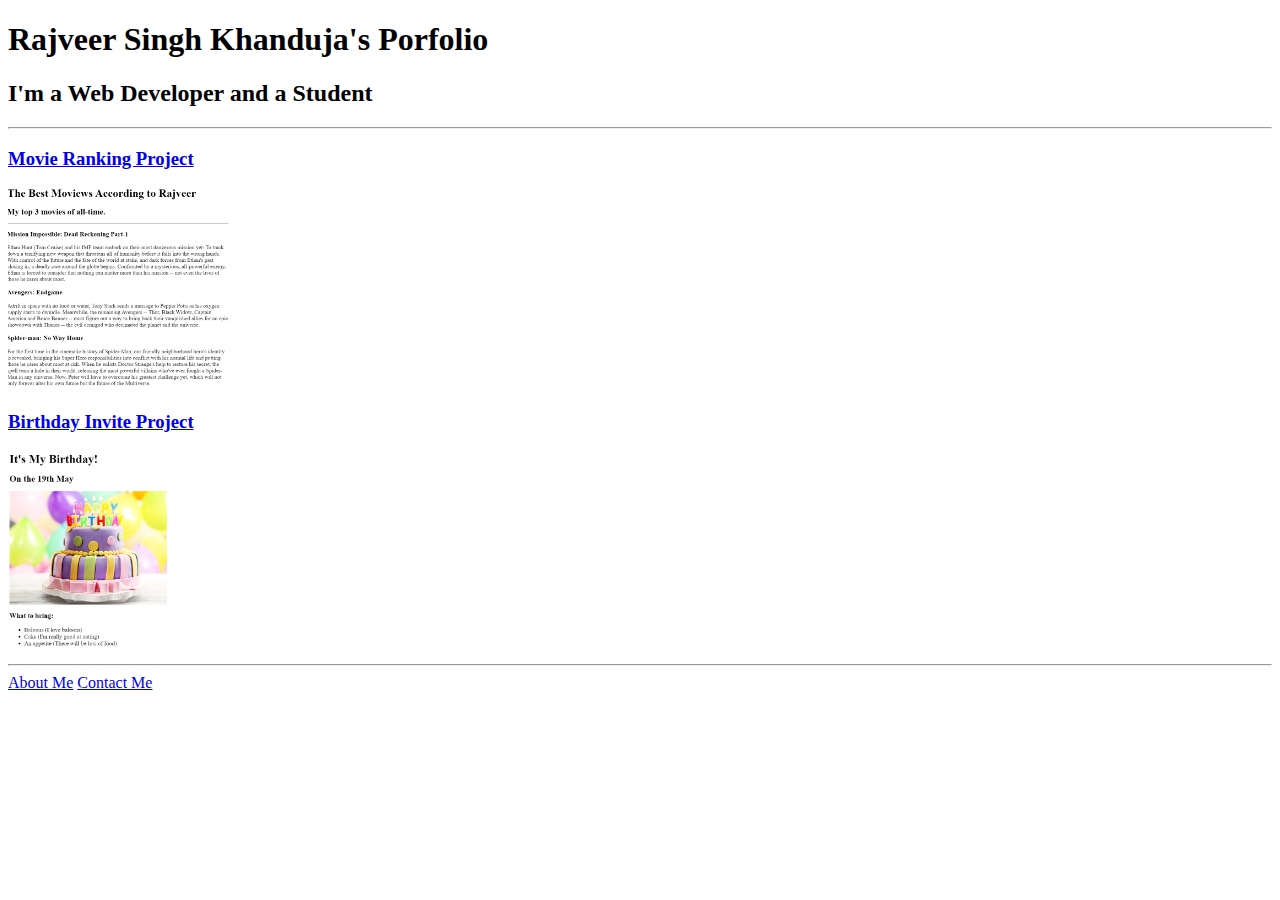
==== index.html @ 7bac7f1f "Add files via upload" ====
<!DOCTYPE html>
<html lang="en">
<head>
    <meta charset="UTF-8">
    <meta name="viewport" content="width=device-width, initial-scale=1.0">
    <title>Porfolio</title>
</head>
<body>
    <h1>Rajveer Singh Khanduja's Porfolio</h1>
    <h2>I'm a Web Developer and a Student</h2>
    <hr />
    <h3><a href="./public/movie-ranking.html">Movie Ranking Project</a></h3>
    <img src="./assets/images/Screenshot 2023-07-18 195710.png" height="200"/>
    <h3><a href="./public/birthday-invite.html">Birthday Invite Project</a></h3>
    <img src="./assets/images/Screenshot 2023-07-18 195553.png" height="200"/>
    <hr />
    <a href="./public/about.html">About Me</a>
    <a href="./public/contact.html">Contact Me</a>
</body>
</html>
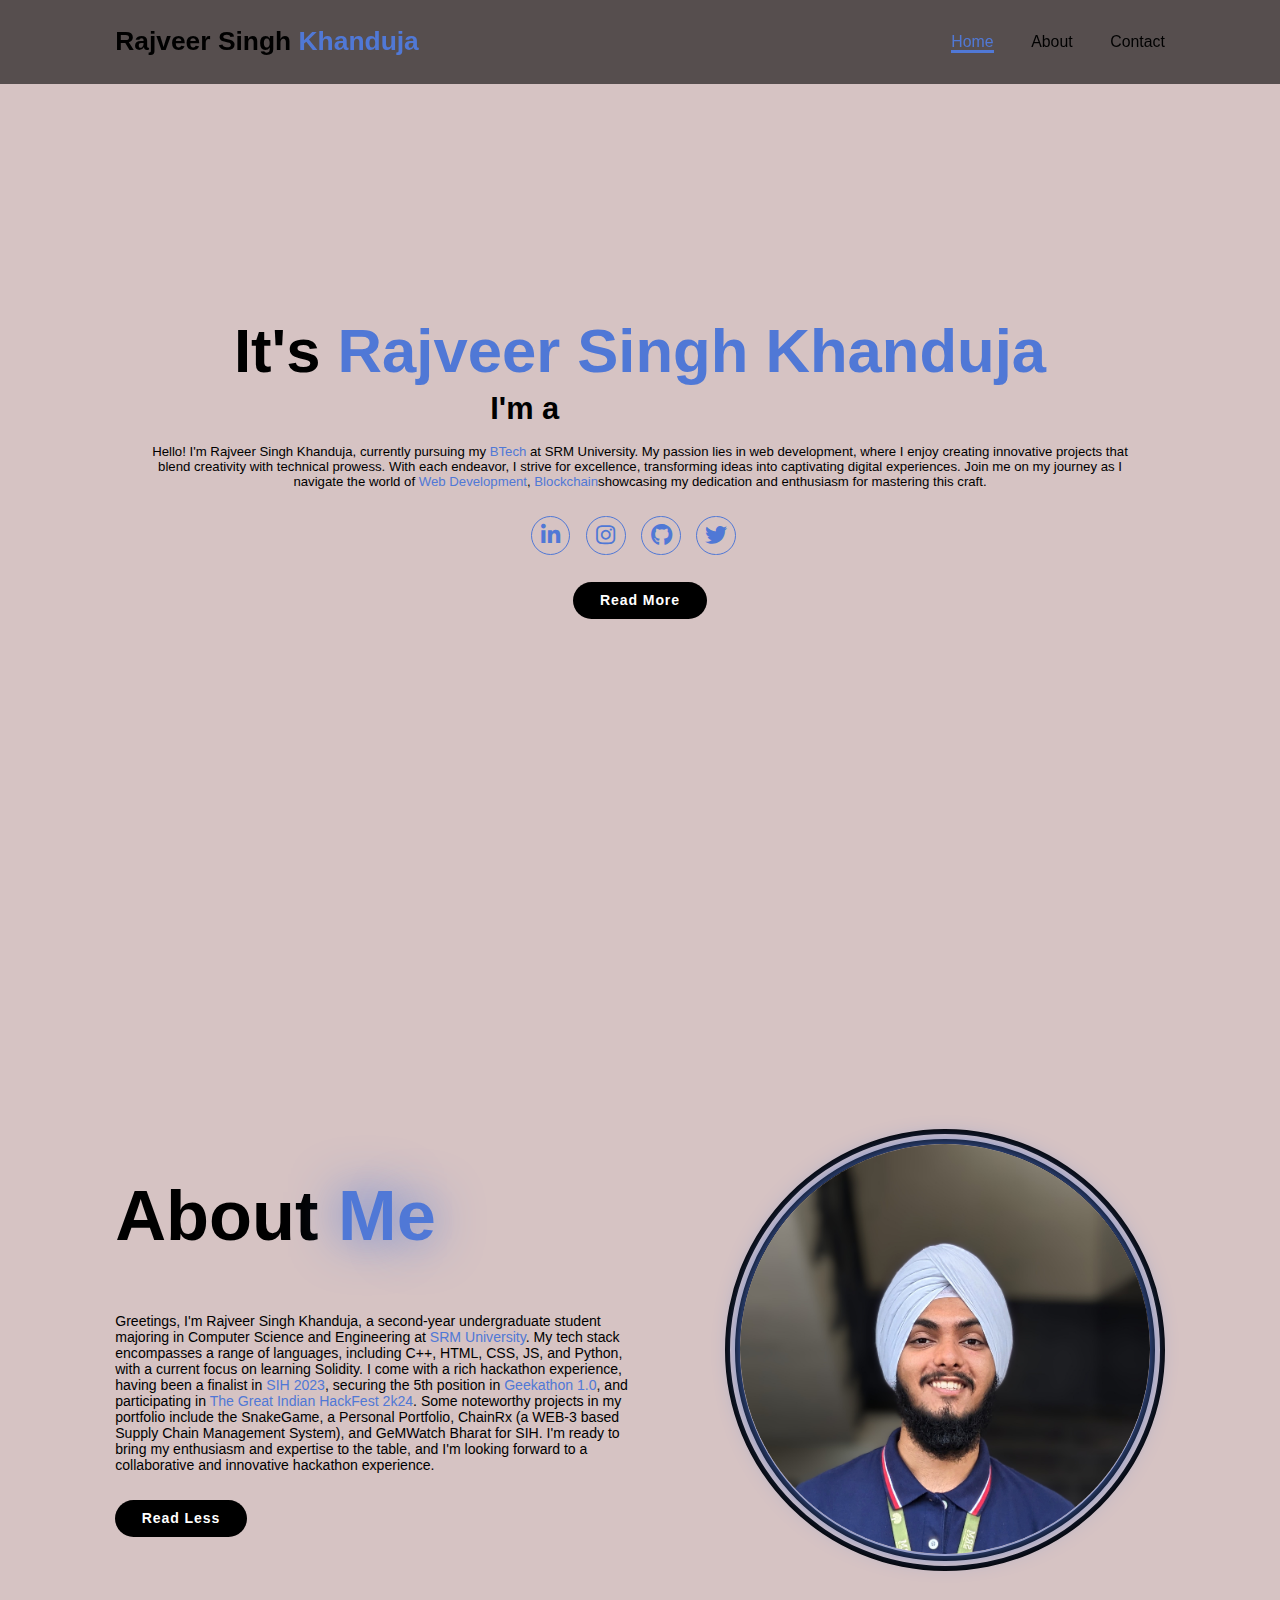
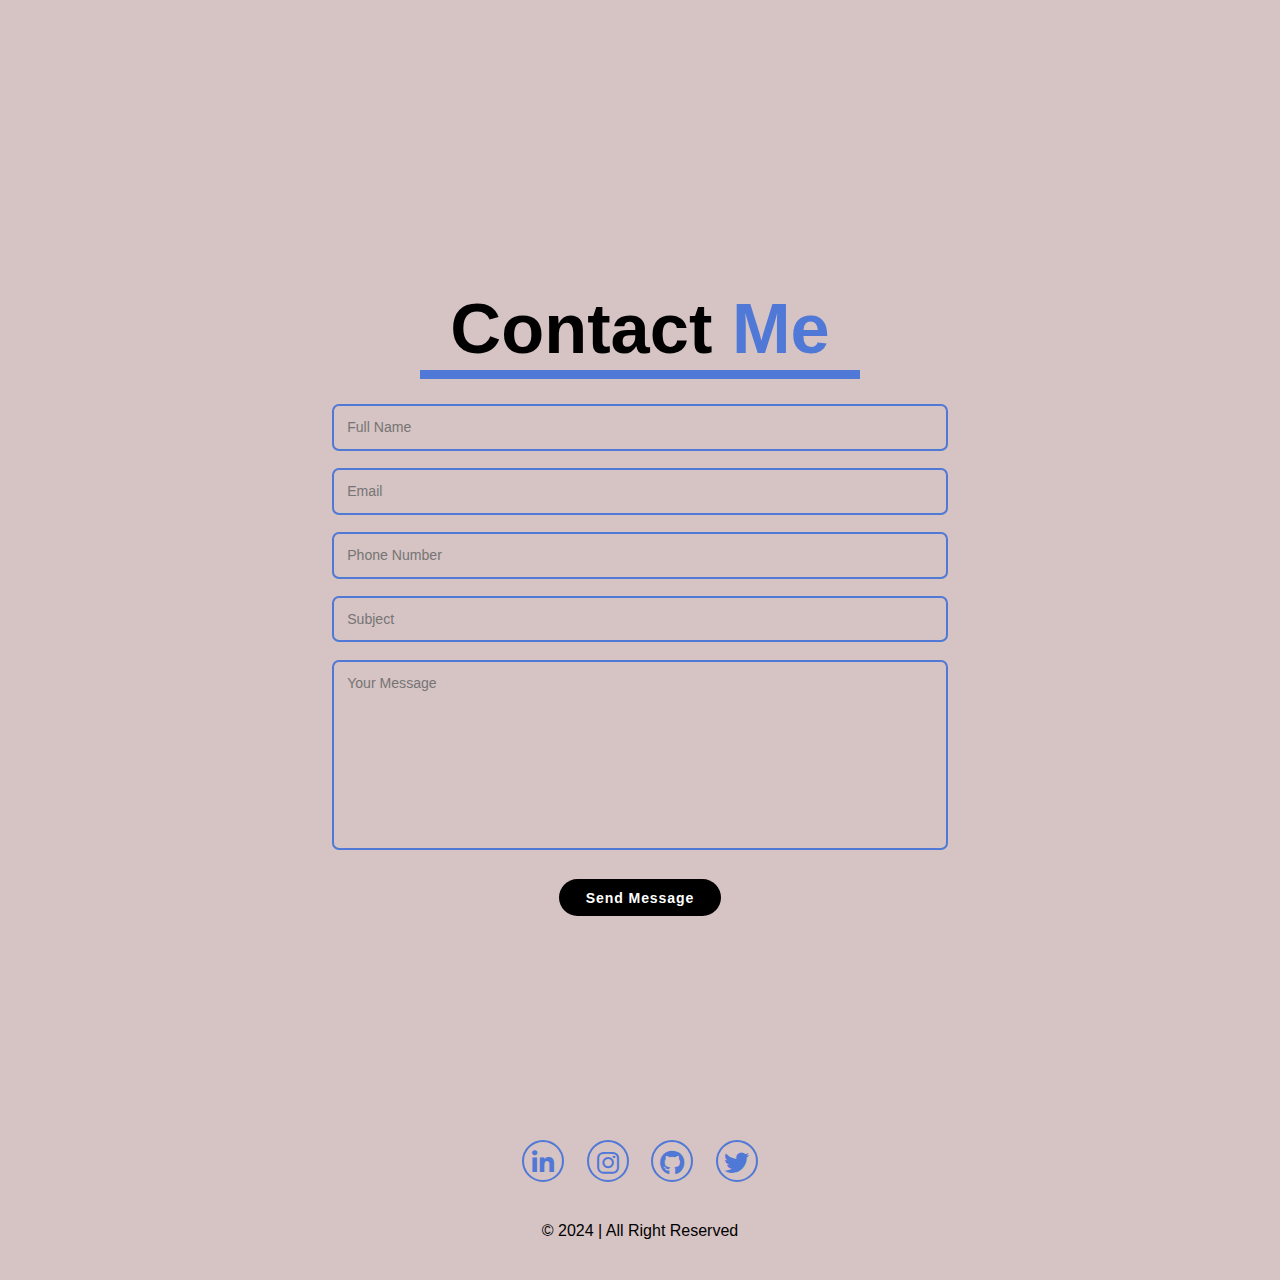
==== commit b3e15f98: "Add files via upload" ====
--- a/index.html
+++ b/index.html
@@ -1,20 +1,96 @@
-<!DOCTYPE html>
-<html lang="en">
-<head>
-    <meta charset="UTF-8">
-    <meta name="viewport" content="width=device-width, initial-scale=1.0">
-    <title>Porfolio</title>
-</head>
-<body>
-    <h1>Rajveer Singh Khanduja's Porfolio</h1>
-    <h2>I'm a Web Developer and a Student</h2>
-    <hr />
-    <h3><a href="./public/movie-ranking.html">Movie Ranking Project</a></h3>
-    <img src="./assets/images/Screenshot 2023-07-18 195710.png" height="200"/>
-    <h3><a href="./public/birthday-invite.html">Birthday Invite Project</a></h3>
-    <img src="./assets/images/Screenshot 2023-07-18 195553.png" height="200"/>
-    <hr />
-    <a href="./public/about.html">About Me</a>
-    <a href="./public/contact.html">Contact Me</a>
-</body>
+<!DOCTYPE html>
+<html lang="en">
+
+<head>
+    <meta charset="UTF-8">
+    <meta name="viewport" content="width=device-width, initial-scale=1.0">
+    <title>Personal Portfolio</title>
+    <link rel="stylesheet" href="style.css" />
+    <link rel="stylesheet" href="https://cdnjs.cloudflare.com/ajax/libs/font-awesome/6.5.1/css/all.min.css" />
+</head>
+
+<body>
+    <heading class="header">
+        <a href="#home" class="logo">Rajveer Singh <span>Khanduja</span></a>
+
+        <i class="fa-solid fa-bars" id="menu-icon"></i>
+
+        <nav class="navbar">
+            <a href="#home" class="active">Home</a>
+            <a href="#about">About</a>
+            <a href="#contact">Contact</a>
+        </nav>
+    </heading>
+
+    <section class="home" id="home">
+        <div class="home-content">
+            <h1>It's <span>Rajveer Singh Khanduja</span></h1>
+            <h3 class="text-animation">
+                I'm a <span></span>
+            </h3>
+            <p>Hello! I'm Rajveer Singh Khanduja, currently pursuing my <span>BTech</span> at SRM University. My passion lies in
+                web development, where I enjoy creating innovative projects that blend creativity with technical
+                prowess. With each endeavor, I strive for excellence, transforming ideas into captivating digital
+                experiences. Join me on my journey as I navigate the world of <span>Web Development</span>, <span>Blockchain</span>showcasing
+                my dedication and enthusiasm for mastering this craft.
+
+            </p>
+            <div class="social-icons">
+                <a href="https://www.linkedin.com/in/rajveer-singh-khanduja/" target="_blank"><i
+                        class="fa-brands fa-linkedin-in"></i></a>
+                <a href="https://www.instagram.com/rajveerskhandujaa/" target="_blank"><i
+                        class="fa-brands fa-instagram"></i></a>
+                <a href="https://github.com/rajveerkhanduja" target="_blank"><i class="fa-brands fa-github"></i></a>
+                <a href="https://twitter.com/rajee_khanduja" target="_blank"><i class="fa-brands fa-twitter"></i></a>
+            </div>
+            <a href="#about" class="btn">Read More</a>
+        </div>
+    </section>
+    <section class="about" id="about">
+        <div class="about-content">
+            <h2 class="heading">About <span>Me</span></h2>
+            <h3 class="text-animation"><span></span></h3>
+            <p>Greetings, I'm Rajveer Singh Khanduja, a second-year undergraduate student majoring in Computer Science and Engineering at <span>SRM University</span>.
+                My tech stack encompasses a range of languages, including C++, HTML, CSS, JS, and Python, with a current focus on learning Solidity.
+                I come with a rich hackathon experience, having been a finalist in <span>SIH 2023</span>, securing the 5th position in <span>Geekathon 1.0</span>, and
+                participating in <span>The Great Indian HackFest 2k24</span>. Some noteworthy projects in my portfolio include the SnakeGame, a Personal Portfolio,
+                ChainRx (a WEB-3 based Supply Chain Management System), and GeMWatch Bharat for SIH. I'm ready to bring my enthusiasm and expertise to
+                the table, and I'm looking forward to a collaborative and innovative hackathon experience.
+            </p>
+            <a href="#" class="btn">Read Less</a>
+        </div>
+        <div class="about-img">
+            <img src="Profile Picture-min-modified.png" alt="">
+        </div>
+    </section>
+
+    <section class="contact" id="contact">
+
+        <h2 class="heading">Contact <span>Me</span>
+            <hr id="hrtag">
+        </h2>
+        <form action="#">
+            <div class="input-box">
+                <input type="text" placeholder="Full Name">
+                <input type="email" placeholder="Email">
+            </div>
+            <div class="input-box">
+                <input type="number" placeholder="Phone Number">
+                <input type="text" placeholder="Subject">
+            </div>
+            <textarea name="" id="" cols="30" rows="10" placeholder="Your Message"></textarea>
+            <input type="Submit" value="Send Message" class="btn">
+        </form>
+    </section>
+    <footer class="footer">
+        <div class="social">
+            <a href="#"><i class='fa-brands fa-linkedin-in'></i></a>
+            <a href="#"><i class='fa-brands fa-instagram'></i></a>
+            <a href="#"><i class='fa-brands fa-github'></i></a>
+            <a href="#"><i class='fa-brands fa-twitter'></i></a>
+        </div>
+        <p class="copyright">© 2024 | All Right Reserved</p>
+    </footer>
+    <script src="script.js"></script>
+</body>
 </html>--- a/style.css
+++ b/style.css
@@ -0,0 +1,582 @@
+*{
+    margin: 0;
+    padding: 0;
+    box-sizing: border-box;
+    text-decoration: none;
+    border: none;
+    outline: none;
+    scroll-behavior: smoooth;
+    font-family: "Poppins",sans-serif;
+}
+:root
+{
+    --bg-color:#d6c3c3;
+    --secondry-bg-color:#d6c3c3;
+    --text-color:black;
+    --main-color:#5078d6;
+}
+html{
+    font-size: 62.5%;
+    overflow-x: hidden;
+}
+body{
+    background: var(--bg-color);
+    color: var(--text-color);
+}
+.header
+{
+    position: fixed;
+    top: 0;
+    left: 0;
+    width: 100%;
+    padding: 3rem 9%;
+    background: rgba(0, 0, 0, 0.6);
+    backdrop-filter: blur(10px);
+    display: flex;
+    justify-content: space-between;
+    align-items: center;
+    z-index: 100;
+}
+.logo
+{
+    font-size: 3rem;
+    color: var(--text-color);
+    font-weight: 800;
+    cursor: pointer;
+    transition: 0.3s ease-in-out;
+
+}
+.logo:hover
+{
+    transform: scale(1.1);
+}
+.navbar a{
+    font-size: 1.8rem;
+    color:black;
+    margin-left: 4rem;
+    font-weight: 500;
+    transition: 0.3s ease-in-out;
+    border-bottom: 3px solid transparent;
+}
+.navbar a:hover,
+.navbar a.active{
+    color: var(--main-color);
+    border-bottom: 3px solid var(--main-color);
+}
+#menu-icon
+{
+    font-size: 3.6rem;
+    color: var(--main-color);
+    display: none;
+
+}
+section{
+    min-height: 100vh;
+    padding: 10rem 9% 10rem;
+}
+.home
+{
+    display: flex;
+    justify-content: center;
+    align-items: center;
+    flex-direction: column;
+    gap: 1rem;
+}
+.home-content{
+    display: flex;
+    align-items: center;
+    justify-content: center;
+    flex-direction: column;
+    text-align: center;
+    margin-top: 3rem;
+}
+span{
+    color: var(--main-color);
+}
+.logo span{
+    color: var(--main-color);
+}
+.home-content h3{
+    margin-bottom: 2rem;
+    margin-top: 1rem;
+    font-size: 3.5rem;
+}
+.home-content h1{
+    font-size: 7rem;
+    font-weight: 700;
+    margin-top: 1.5rem;
+    line-height: 1;
+}
+.home-img{
+    border-radius: 50%;
+    border-style: double;
+    border-width: 15px;
+}
+.home-img img{
+    position: relative ;
+    width: 15vm;
+    border-radius: 50%;
+    box-shadow: 0 0 25px var(--main-color);
+    cursor: pointer;
+    transition: 0.4s ease-in-out;
+}
+.home-img img:hover{
+    box-shadow: 0 0 50px var(--main-color),
+                0 0 100px var(--main-color);
+}
+.home-content p{
+    font-size: 1.5rem;
+    font-weight: 500;
+    max-width:1000px;
+    
+}
+.social-icons a{
+    display: inline-flex;
+    justify-content: center;
+    align-items: center;
+    width: 4.5rem;
+    height: 4.5rem;
+    background: transparent;
+    border: 0.2rem solid var(--main-color);
+    font-size: 2.5rem;
+    border-radius: 50%;
+    color: var(--main-color);
+    margin: 3rem 1.5rem 3rem 0;
+    transition: 0.3s ease-in-out;
+}
+.social-icons a:hover{
+    color: white;
+    transform: scale(1.3)translateY(-5px);
+    box-shadow: 0 0 25px var(--main-color);
+    background-color: var(--main-color);
+}
+.btn{
+    display: inline-block;
+    padding: 1rem 2.8rem;
+    background: black;
+    border-radius: 4rem;
+    font-size: 1.6rem;
+    color: white;
+    border: 2px solid transparent;
+    letter-spacing: 0.1rem;
+    font-weight: 600;
+    transition: 0.3s ease-in-out;
+    cursor: pointer;
+}
+.btn:hover{
+    transform: scale(1.05);
+    box-shadow: 0 0 25px var(--main-color);
+}
+.text-animation{
+    font-size: 34px;
+    font-weight: 600;
+    min-width: 280px;
+}
+.text-animation span{
+    position: relative;
+    background-color: transparent;
+}
+.text-animation span::before{
+    content: 'Web Developer';
+    color:var(--main-color);
+    animation: words 20s infinite;
+}
+.text-animation span::after{
+    content: "";
+    background-color: var(--bg-color);
+    position: absolute;
+    width: calc(100% + 8px);
+    height: 100%;
+    border-left: 3px solid var(--bg-color);
+    right: -8px;
+    animation: cursor 0.6s infinite, typing 20s steps(14) infinite;
+}
+@keyframes cursor{
+    to{
+        border-left: 2px solid var(--main-color);
+    }
+}
+@keyframes words{
+    0%,
+    20%{
+        content: 'Web Developer';
+    }
+    21%,
+    40%{
+        content: "Graphic Designer";
+    }
+    41%,
+    60%{
+        content: "UI / UX Developer";
+    }
+    61%,
+    80%{
+        content: "College Student";
+    }
+    81%,
+    100%{
+        content: "Software Engineer";
+    }
+}
+@keyframes typing{
+    10%,
+    15%,
+    30%,
+    35%,
+    50%,
+    55%,
+    70%,
+    75%,
+    90%,
+    95% {
+        width: 0;
+    }
+    5%,
+    20%,
+    25%,
+    40%,
+    45%,
+    60%,
+    65%,
+    80%,
+    85% {
+        width: calc(100% + 8px);
+    }
+}
+.about
+{
+    display: flex;
+    justify-content: center;
+    align-items: center;
+    gap: 10rem;
+    background: var(--secondry-bg-color);
+    color: black;
+}
+.about h2 span{
+    color: var(--main-color);
+    text-shadow: 0 0 50px var(--main-color);
+}
+.about-img
+{
+    border-radius: 50%;
+    border-style: double;
+    border-width: 15px;
+}
+.about-img img{
+    position: relative;
+    width: 32vw;
+    border-radius: 50%;
+    box-shadow: 0 0 25px var(--main-color);
+    cursor: pointer;
+    transition: 0.4s ease-in-out;
+}
+.about-img img:hover{
+    box-shadow: 0 0 50px var(--main-color),
+                0 0 100px var(--main-color);
+}
+.heading{
+    text-align: center;
+    font-size: 8rem;
+}
+.about-content h2
+{
+    text-align: left;
+    line-height: 1.5;
+}
+.about-content h3{
+    font-size: 2.6rem;
+}
+.about-content p{
+    font-size: 1.6rem;
+    margin: 2rem 0 3rem;
+}
+
+.about-content .text-animation span::before{
+    content: 'Web Developer';
+    color:var(--main-color);
+    animation: words 20s infinite;
+}
+.text-animation .text-animation span::after{
+    content: "";
+    background-color: var(--secondry-bg-color);
+    position: absolute;
+    width: calc(100% + 8px);
+    height: 100%;
+    border-left: 3px solid var(--secondry-bg-color);
+    right: -8px;
+    animation: cursor 0.6s infinite, typing 20s steps(14) infinite;
+}
+
+::-webkit-scrollbar
+{
+    width: 15px;
+}
+::-webkit-scrollbar-thumb{
+    background-color: var(--main-color);
+}
+::-webkit-scrollbar-track{
+    background-color: var(--bg-color);
+    width: 50px;
+}
+
+.heading{
+    text-align: center;
+    font-size: 8rem;
+}
+.services
+{
+    background-color: var(--secondry-bg-color);
+}
+.services h2{
+    margin-bottom: 12rem;
+}
+.service-container
+{
+    display: flex;
+    align-items: center;
+    justify-content: center;
+    flex-wrap: warp;
+    gap: 3rem;
+}
+.service-container .services-box
+{
+    flex: 1 1 40rem;
+    display: flex;
+    flex-direction: column;
+    align-items: center;
+    justify-content: center;
+    text-align: center;
+    background: var(--bg-color);
+    padding: 3rem 2rem 4rem;
+    height: 550px;
+    border-radius: 2rem;
+    border: 3px solid var(--main-color);
+    cursor: pointer;
+    transition: 0.3s ease-in-out;
+}
+.service-container .services-box:hover
+{
+    transform: scale(1.02);
+    background-color: rgb(180, 159, 159);
+    color:black
+}
+.services-box i{
+    font-size: 7rem;
+    background-color: var(--main-color);
+    margin-bottom: 1rem;
+}
+.services-box h3{
+    font-size: 2.6rem;
+}
+.services-box p
+{
+    font-size: 1.6rem;
+    margin: 1rem 0 3rem;
+    font-weight: 500;
+}
+.services-box .btn{
+    background-color: white;
+}
+.services-box .btn:hover{
+    color:black;
+    background-color: white;
+}
+
+.services-box a{
+    color: black;
+}
+::-webkit-scrollbar
+{
+    width: 15px;
+}
+::-webkit-scrollbar-thumb{
+    background-color: var(--main-color);
+}
+::-webkit-scrollbar-track{
+    background-color: var(--bg-color);
+    width: 50px;
+}
+.contact
+{
+    background-color: var(--secondry-bg-color);
+}
+.contact h2{
+    margin-bottom: 3rem;
+    color:black
+}
+.contact form{
+    max-width: 70rem;
+    margin: 1rem auto;
+    text-align: center;
+    margin-bottom: 3rem;
+}
+.contact form .input-box
+{
+    display: flex;
+    justify-content: center;
+    flex-wrap: wrap;
+}
+.contact form .input-box input,
+.contact form textarea{
+    width: 100%;
+    padding: 1.5rem;
+    font-size: 1.6rem;
+    color: var(--text-color);
+    background: var(--bg-color);
+    border-radius: 0.8rem;
+    border: 2px solid var(--main-color);
+    margin: 1rem 0;
+    resize: none;
+}
+.contact form .btn{
+    margin-top: 2rem;
+}
+.footer
+{
+    position: relative;
+    bottom: 0;
+    width: 100%;
+    padding: 40px 0;
+    background-color: var(--bg-color);
+}
+
+.footer .social{
+    text-align: center;
+    padding-bottom: 25px;
+    color: var(--main-color);
+}
+.footer .social a{
+    font-size: 25px;
+    color: var(--main-color);
+    border: 2px solid var(--main-color);
+    width: 42px;
+    height: 42px;
+    line-height: 42px;
+    display: inline-block;
+    text-align: center;
+    border-radius: 50%;
+    margin: 0 10px;
+    transition: 0.3s ease-in-out;
+}
+.footer .social a:hover{
+    transform: scale(1.2) translateY(-10px);
+    background-color: var(--main-color);
+    color: var(--text-color);
+    box-shadow: 0 0 25px var(--main-color);
+}
+.footer .copyright
+{
+    margin-top: 15px;
+    text-align: center;
+    font-size: 16px;
+    color:black;
+}
+
+@media(max-width:1280px)
+{
+    html{
+        font-size: 55%;
+    }
+    .service-container{
+        padding-bottom: 7rem;
+        grid-template-columns: repeat(2,1fr);
+        margin: 0 5rem;
+    }
+}
+
+@media(max-width:991px)
+{
+    header{
+        padding: 2rem 3%;
+    }
+    section{
+        padding: 10rem 3% 2rem;
+    }
+    .services
+    {
+        padding-bottom: 7rem;
+    }
+    .footer{
+        padding: 2rem 3%;
+    }
+}
+@media(max-width:895px) {
+    #menu-icon {
+        display: block;
+    }
+    .navbar {
+        position: absolute;
+        top: 100%;
+        right: 0;
+        width: 50%;
+        padding: 1rem 3%;
+        background: rgba(0, 0, 0, 0.9);
+        backdrop-filter: blur(20px);
+        border-bottom-left-radius: 2rem;
+        border-left: 2px solid var(--main-color);
+        border-bottom: 2px solid var(--main-color);
+        display: none;
+    }
+    .navbar.active {
+        display: block;
+    }
+    .navbar a {
+        display: block;
+        font-size: 1.8rem;
+        margin: 2rem 0;
+        color: white;
+    }
+    .home {
+        flex-direction: column;
+        margin: 3rem 2rem;
+    }
+    .home-content h3 {
+        font-size: 2rem;
+    }
+    .home-content h1 {
+        font-size: 4.5rem;
+        margin-top: 2rem;
+    }
+    .home-content p {
+        max-width: 500px;
+        margin: 0 auto;
+    }
+    .home-img img {
+        width: 50vw;
+        margin-top: -1rem;
+    }
+    .about {
+        flex-direction: column-reverse;
+    }
+    .about-content {
+        margin: 0 1rem 2rem;
+    }
+    .about img {
+        width: 45vw;
+        margin-top: 0.5rem;
+        margin-bottom: 2rem;
+    }
+    .services h2 {
+        margin-bottom: 2rem;
+    }
+    .service-container {
+        grid-template-columns: repeat(1, 1fr);
+    }
+}
+
+.heading {
+    position: relative;
+    text-align: center;
+}
+
+.heading #hrtag {
+    position: absolute;
+    bottom: -10px;
+    left: 50%;
+    transform: translateX(-50%);
+    width: 50rem;
+    height: 2px;
+    background-color: var(--main-color);
+    border: none;
+    padding-bottom: 1rem;
+}